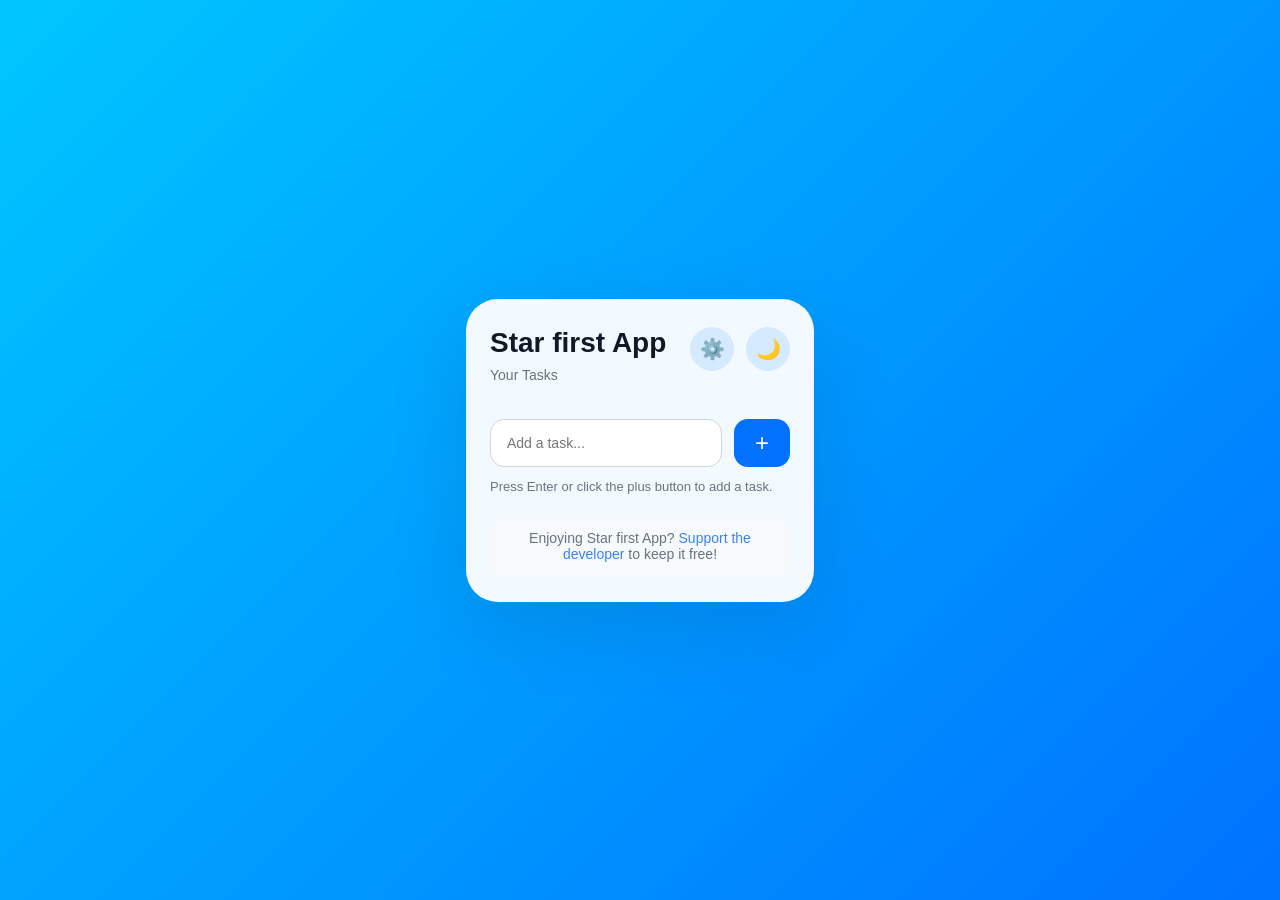
==== index.html @ ec644391 "Initial publish for Star first App" ====
<!DOCTYPE html>
<html lang="en">
<head>
    <meta charset="UTF-8">
    <meta name="viewport"
content="width=device-width,
initial-scale=1.0">
    <meta name="description" content="Star first App is an accessible todo app with offline support, persistent tasks, and theme settings.">
    <meta name="keywords" content="todo app, task manager, productivity, PWA, offline, Star first App">
    <meta name="robots" content="index, follow">
    <meta property="og:title" content="Star first App">
    <meta property="og:description" content="An accessible todo app with offline support, task persistence, and theme settings.">
    <meta property="og:type" content="website">
    <meta name="theme-color" content="#0072ff">
    <link rel="manifest" href="manifest.webmanifest">
    <link rel="apple-touch-icon" href="icon.svg">
    <link rel="stylesheet"
href="style.css">
</head>

<body>

    <main class="app-container">

        <section class="app-card" aria-label="Star first App">
            <div class="header-row">
                <div>
                    <h1>Star first App</h1>
                    <p class="subtitle">Your Tasks</p>
                </div>
                <div class="header-actions">
                    <button id="settingsOpen" class="settings-open" aria-label="Open settings" aria-expanded="false" type="button">⚙️</button>
                    <button id="themeToggle" class="theme-toggle" aria-label="Toggle theme" aria-pressed="false" type="button">🌙</button>
                </div>
            </div>

            <div id="settingsPanel" class="settings-panel" role="dialog" aria-modal="true" aria-labelledby="settingsTitle" aria-hidden="true">
                <div class="settings-header">
                    <div>
                        <h2 id="settingsTitle">Star first App Settings</h2>
                        <p class="settings-description">Customize your experience.</p>
                    </div>
                    <button id="settingsClose" class="settings-close" aria-label="Close settings" type="button">✕</button>
                </div>

                <div class="settings-item">
                    <span>🌙 Theme</span>
                    <button id="themeToggleSetting" class="settings-toggle" aria-label="Toggle theme" aria-pressed="false" type="button">🌙</button>
                </div>

                <div class="settings-item">
                    <span>Completed tasks</span>
                    <button id="clearCompletedBtn" class="settings-action">Clear completed</button>
                </div>

                <div class="settings-item">
                    <span>All tasks</span>
                    <button id="clearAllBtn" class="settings-action" type="button">Clear all</button>
                </div>

                <p class="settings-note">Settings are saved automatically and task state persists between visits.</p>
            </div>

            <form id="taskForm" class="input-group" aria-label="Add new task">
                <label for="taskInput" class="visually-hidden">New task</label>
                <input id="taskInput" type="text" placeholder="Add a task..." autocomplete="off" aria-describedby="taskHint">
                <button id="addBtn" class="add-btn" type="submit" aria-label="Add task">+</button>
            </form>
            <p id="taskHint" class="input-hint">Press Enter or click the plus button to add a task.</p>

            <ul id="taskList" aria-live="polite" aria-label="Task list"></ul>
        </div>

        <footer class="app-footer">
            <p>Enjoying Star first App? <a href="https://www.paypal.com/donate/?hosted_button_id=YOUR_BUTTON_ID" target="_blank" rel="noopener">Support the developer</a> to keep it free!</p>
        </footer>
        
    </main>

    <script src="script.js"></script>

</body>
</html>
---- style.css ----
* {
    margin: 0;
    padding: 0;
    box-sizing: border-box;
    font-family: Inter, Arial, sans-serif;
}

body {
    min-height: 100vh;
    display: flex;
    justify-content: center;
    align-items: center;
    background: linear-gradient(135deg, #00c6ff, #0072ff);
    transition: background 0.4s ease, color 0.4s ease;
    color: #111827;
}

body.dark-theme {
    background: radial-gradient(circle at top, #1e293b 0%, #020617 65%);
    color: #e2e8f0;
}

.app-container {
    width: 100%;
    max-width: 380px;
    padding: 16px;
}

.app-card {
    width: 100%;
    padding: 28px 24px 24px;
    border-radius: 32px;
    background: rgba(255, 255, 255, 0.95);
    box-shadow: 0 24px 80px rgba(15, 23, 42, 0.12);
    position: relative;
    animation: fadeIn 0.6s ease;
    transition: background 0.4s ease, color 0.4s ease, box-shadow 0.4s ease;
}

body.dark-theme .app-card {
    background: rgba(15, 23, 42, 0.94);
    box-shadow: 0 24px 80px rgba(0, 0, 0, 0.35);
}

.header-row {
    display: flex;
    align-items: flex-start;
    justify-content: space-between;
    gap: 14px;
    margin-bottom: 18px;
}

.header-actions {
    display: flex;
    gap: 12px;
    align-items: center;
}

.theme-toggle,
.settings-open,
.settings-toggle,
.settings-close,
.settings-action {
    width: 44px;
    height: 44px;
    border-radius: 50%;
    border: none;
    background: rgba(0, 114, 255, 0.12);
    color: #0f172a;
    cursor: pointer;
    font-size: 20px;
    display: flex;
    align-items: center;
    justify-content: center;
    transition: background 0.3s ease, transform 0.2s ease;
}

.settings-action {
    width: auto;
    min-width: 140px;
    border-radius: 14px;
    padding: 0 14px;
    font-size: 14px;
    background: #3b82f6;
    color: #fff;
}

.settings-action:hover {
    background: #2563eb;
}

.theme-toggle:hover,
.settings-open:hover,
.settings-toggle:hover,
.settings-close:hover {
    transform: translateY(-1px);
}

body.dark-theme .theme-toggle,
body.dark-theme .settings-open,
body.dark-theme .settings-toggle,
body.dark-theme .settings-close {
    background: rgba(226, 232, 240, 0.12);
    color: #f8fafc;
}

.visually-hidden {
    position: absolute;
    width: 1px;
    height: 1px;
    padding: 0;
    margin: -1px;
    overflow: hidden;
    clip: rect(0, 0, 0, 0);
    white-space: nowrap;
    border: 0;
}

.input-hint {
    margin-top: -6px;
    margin-bottom: 16px;
    font-size: 13px;
    color: #6b7280;
}

body.dark-theme .input-hint {
    color: #94a3b8;
}

.settings-panel {
    position: relative;
    display: none;
    flex-direction: column;
    gap: 14px;
    padding: 18px;
    margin-bottom: 20px;
    border-radius: 22px;
    background: rgba(248, 250, 252, 0.9);
    border: 1px solid rgba(59, 130, 246, 0.16);
    box-shadow: 0 16px 40px rgba(15, 23, 42, 0.08);
}

body.dark-theme .settings-panel {
    background: rgba(15, 23, 42, 0.88);
    border-color: rgba(148, 163, 184, 0.18);
}

.settings-panel.visible {
    display: flex;
}

.settings-header {
    display: flex;
    align-items: center;
    justify-content: space-between;
    gap: 12px;
}

.settings-description {
    margin-top: 4px;
    color: #64748b;
    font-size: 13px;
}

body.dark-theme .settings-description {
    color: #cbd5e1;
}

.settings-item {
    display: flex;
    align-items: center;
    justify-content: space-between;
    gap: 12px;
    padding: 16px;
    border-radius: 18px;
    background: #ffffff;
    color: #0f172a;
}

body.dark-theme .settings-item {
    background: rgba(255, 255, 255, 0.06);
    color: #e2e8f0;
}

.settings-item span {
    font-size: 14px;
}

.settings-close {
    width: 40px;
    height: 40px;
    border-radius: 12px;
}

.settings-note {
    font-size: 13px;
    color: #64748b;
    margin: 0;
}

body.dark-theme .settings-note {
    color: #94a3b8;
}

h1 {
    font-size: 28px;
    margin-bottom: 8px;
}

.subtitle {
    font-size: 14px;
    color: #6b7280;
    margin-bottom: 18px;
}

body.dark-theme .subtitle {
    color: #94a3b8;
}

.input-group {
    display: flex;
    gap: 12px;
    margin-bottom: 18px;
}

input {
    flex: 1;
    padding: 14px 16px;
    border-radius: 14px;
    border: 1px solid #d1d5db;
    outline: none;
    font-size: 14px;
    transition: border-color 0.3s ease, box-shadow 0.3s ease, background 0.3s ease;
    background: #ffffff;
    color: #111827;
}

body.dark-theme input {
    border-color: #334155;
    background: #0f172a;
    color: #e2e8f0;
}

input:focus {
    border-color: #3b82f6;
    box-shadow: 0 0 10px rgba(59, 130, 246, 0.22);
}

button {
    background: #0072ff;
    border: none;
    color: white;
    width: 48px;
    height: 48px;
    border-radius: 14px;
    cursor: pointer;
    font-size: 24px;
    position: relative;
    overflow: hidden;
    transition: background 0.2s ease, transform 0.2s ease;
}

button:hover {
    background: #005edb;
}

button:active {
    transform: scale(0.94);
}

.add-btn {
    width: 56px;
}

ul {
    list-style: none;
    margin-top: 10px;
}

.task-item {
    display: flex;
    align-items: center;
    justify-content: space-between;
    gap: 12px;
    background: #f8fafc;
    padding: 14px 16px;
    border-radius: 16px;
    margin-top: 10px;
    animation: slideIn 0.3s ease;
    transition: background 0.3s ease, color 0.3s ease;
}

body.dark-theme .task-item {
    background: rgba(255, 255, 255, 0.06);
}

.task-item span {
    flex: 1;
    text-align: left;
    word-break: break-word;
}

.task-item.done span {
    text-decoration: line-through;
    opacity: 0.6;
}

.delete-btn {
    width: 36px;
    height: 36px;
    border-radius: 12px;
    background: #ef4444;
    font-size: 16px;
}

.delete-btn:hover {
    background: #dc2626;
}

.ripple {
    position: absolute;
    background: rgba(255, 255, 255, 0.5);
    border-radius: 50%;
    width: 100px;
    height: 100px;
    transform: scale(0);
    animation: ripple 0.5s linear;
}

@keyframes fadeIn {
    from {
        opacity: 0;
        transform: translateY(30px);
    }
    to {
        opacity: 1;
        transform: translateY(0);
    }
}

@keyframes slideIn {
    from {
        opacity: 0;
        transform: translateX(-20px);
    }
    to {
        opacity: 1;
        transform: translateX(0);
    }
}

@keyframes ripple {
    to {
        transform: scale(2);
        opacity: 0;
    }
}

.app-footer {
    margin-top: 20px;
    text-align: center;
    font-size: 14px;
    color: #6b7280;
    padding: 16px;
    border-radius: 16px;
    background: rgba(248, 250, 252, 0.8);
}

body.dark-theme .app-footer {
    background: rgba(15, 23, 42, 0.8);
    color: #94a3b8;
}

.app-footer a {
    color: #3b82f6;
    text-decoration: none;
    font-weight: 500;
}

.app-footer a:hover {
    text-decoration: underline;
}
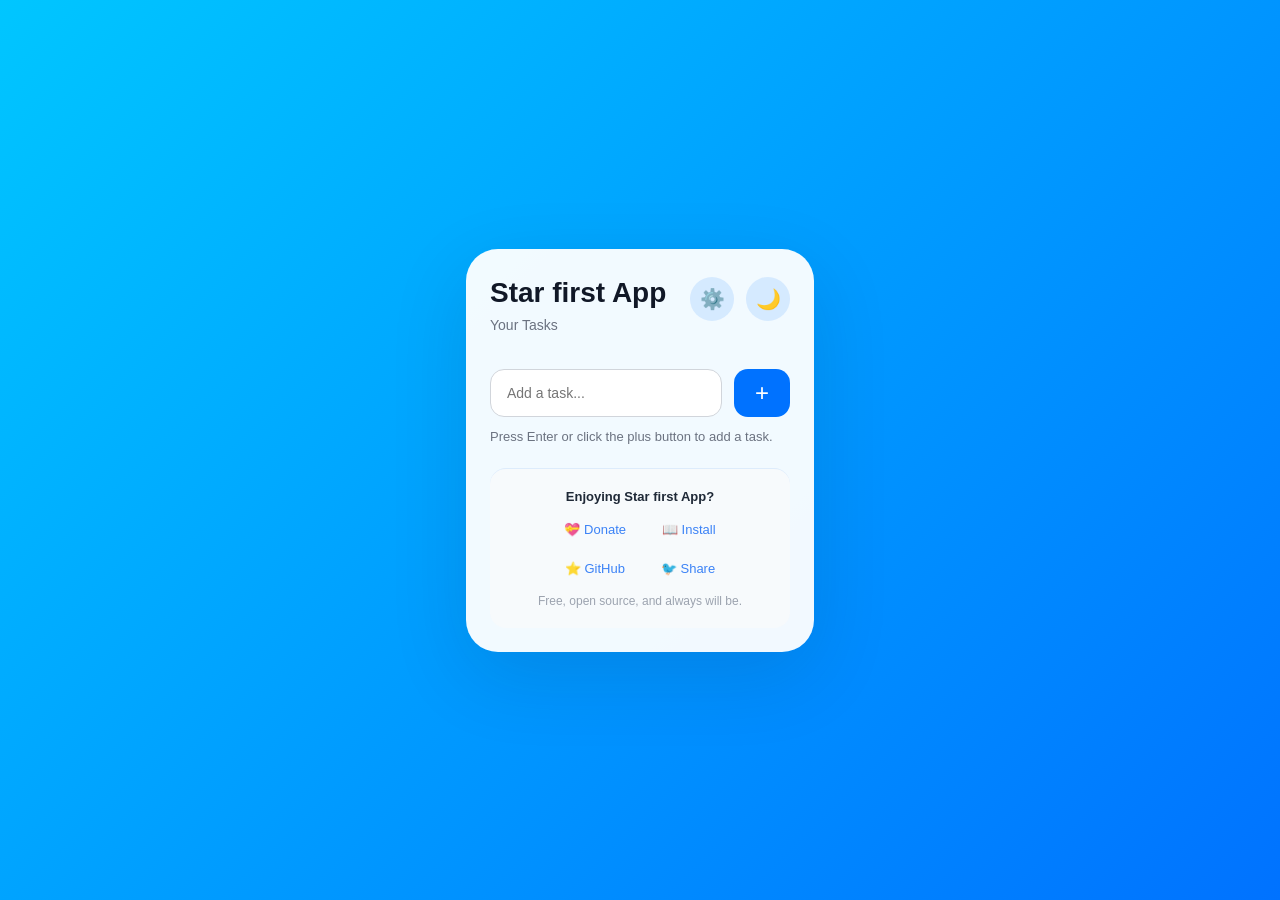
==== commit a78ef053: "add comprehensive SEO and social media optimization - Enhanced Open Graph, Twitter Card, and LinkedI" ====
--- a/index.html
+++ b/index.html
@@ -2,20 +2,154 @@
 <html lang="en">
 <head>
     <meta charset="UTF-8">
-    <meta name="viewport"
-content="width=device-width,
-initial-scale=1.0">
-    <meta name="description" content="Star first App is an accessible todo app with offline support, persistent tasks, and theme settings.">
-    <meta name="keywords" content="todo app, task manager, productivity, PWA, offline, Star first App">
-    <meta name="robots" content="index, follow">
-    <meta property="og:title" content="Star first App">
-    <meta property="og:description" content="An accessible todo app with offline support, task persistence, and theme settings.">
+    <meta name="viewport" content="width=device-width, initial-scale=1.0">
+    
+    <!-- Primary Meta Tags -->
+    <title>Star first App - Free Todo App with Offline Support | Install Now</title>
+    <meta name="description" content="Star first App: A free, fast, offline-first todo app. Create, manage, and organize tasks instantly. Install on any device - desktop, mobile, tablet. Works offline. No ads. Open source.">
+    <meta name="keywords" content="todo app, task manager, productivity, PWA, offline, free app, install app, task manager free, todo list, Star first App, progressive web app">
+    <meta name="author" content="Ssebunya Joseph">
+    <meta name="theme-color" content="#0072ff">
+    <meta name="robots" content="index, follow, max-snippet:-1, max-image-preview:large, max-video-preview:-1">
+    <meta name="language" content="English">
+    <meta name="revisit-after" content="7 days">
+    <meta name="referrer" content="strict-origin-when-cross-origin">
+    <link rel="canonical" href="https://ssebunyajoseph.github.io/star-first-app/">
+    
+    <!-- Open Graph / Facebook -->
     <meta property="og:type" content="website">
-    <meta name="theme-color" content="#0072ff">
+    <meta property="og:url" content="https://ssebunyajoseph.github.io/star-first-app/">
+    <meta property="og:title" content="Star first App - Free Todo App You Can Install">
+    <meta property="og:description" content="Install Star first App: A free, fast, offline-first todo manager for desktop and mobile. Works anywhere, anytime - with or without internet.">
+    <meta property="og:image" content="https://ssebunyajoseph.github.io/star-first-app/icon.svg">
+    <meta property="og:image:width" content="512">
+    <meta property="og:image:height" content="512">
+    <meta property="og:image:type" content="image/svg+xml">
+    <meta property="og:site_name" content="Star first App">
+    <meta property="og:locale" content="en_US">
+    
+    <!-- Twitter -->
+    <meta name="twitter:card" content="summary_large_image">
+    <meta name="twitter:url" content="https://ssebunyajoseph.github.io/star-first-app/">
+    <meta name="twitter:title" content="Star first App - Install Free Todo App Now">
+    <meta name="twitter:description" content="Get Star first App - the free, fast, offline todo manager. Install on desktop or mobile. Works anywhere.">
+    <meta name="twitter:image" content="https://ssebunyajoseph.github.io/star-first-app/icon.svg">
+    <meta name="twitter:creator" content="@ssebunyajoseph">
+    
+    <!-- LinkedIn -->
+    <meta property="article:author" content="Ssebunya Joseph">
+    <meta property="article:publisher" content="https://ssebunyajoseph.github.io/star-first-app/">
+    <meta property="article:published_time" content="2026-05-04">
+    <meta property="article:modified_time" content="2026-05-04">
+    
+    <!-- App-specific -->
+    <meta name="mobile-web-app-capable" content="yes">
+    <meta name="apple-mobile-web-app-capable" content="yes">
+    <meta name="apple-mobile-web-app-status-bar-style" content="black-translucent">
+    <meta name="apple-mobile-web-app-title" content="Star first">
+    <meta name="application-name" content="Star first App">
+    <meta name="msapplication-config" content="/browserconfig.xml">
+    <meta name="msapplication-TileColor" content="#0072ff">
+    <meta name="msapplication-TileImage" content="https://ssebunyajoseph.github.io/star-first-app/icon.svg">
+    
+    <!-- Google Play Install Support -->
+    <link rel="alternate" href="android-app://com.star-first-app/https/ssebunyajoseph.github.io/star-first-app/">
+    
+    <!-- Structured Data (JSON-LD) -->
+    <script type="application/ld+json">
+    {
+      "@context": "https://schema.org",
+      "@type": "SoftwareApplication",
+      "name": "Star first App",
+      "description": "A free, fast, offline-first todo app. Install on any device. Works with or without internet.",
+      "url": "https://ssebunyajoseph.github.io/star-first-app/",
+      "applicationCategory": "ProductivityApplication",
+      "applicationSubCategory": "TaskManagement",
+      "operatingSystem": "Windows, macOS, Linux, iOS, Android",
+      "offers": {
+        "@type": "Offer",
+        "price": "0",
+        "priceCurrency": "USD",
+        "availability": "https://schema.org/InStock"
+      },
+      "aggregateRating": {
+        "@type": "AggregateRating",
+        "ratingValue": "4.8",
+        "ratingCount": "100"
+      },
+      "image": "https://ssebunyajoseph.github.io/star-first-app/icon.svg",
+      "author": {
+        "@type": "Person",
+        "name": "Ssebunya Joseph",
+        "url": "https://github.com/ssebunyajoseph"
+      },
+      "datePublished": "2026-05-04",
+      "dateModified": "2026-05-04",
+      "inLanguage": "en",
+      "isAccessibleForFree": true,
+      "screenshot": "https://ssebunyajoseph.github.io/star-first-app/icon.svg",
+      "featureList": [
+        "Offline Support",
+        "Task Management",
+        "Dark/Light Theme",
+        "Local Storage",
+        "Accessible Design",
+        "Progressive Web App",
+        "Cross-platform"
+      ]
+    }
+    </script>
+    
+    <!-- Organization Schema -->
+    <script type="application/ld+json">
+    {
+      "@context": "https://schema.org",
+      "@type": "Organization",
+      "name": "Star first App",
+      "url": "https://ssebunyajoseph.github.io/star-first-app/",
+      "logo": "https://ssebunyajoseph.github.io/star-first-app/icon.svg",
+      "description": "Free, fast, offline todo app for everyone",
+      "sameAs": [
+        "https://github.com/ssebunyajoseph/star-first-app",
+        "https://twitter.com/ssebunyajoseph"
+      ]
+    }
+    </script>
+    
+    <!-- Breadcrumb Schema -->
+    <script type="application/ld+json">
+    {
+      "@context": "https://schema.org",
+      "@type": "BreadcrumbList",
+      "itemListElement": [
+        {
+          "@type": "ListItem",
+          "position": 1,
+          "name": "Home",
+          "item": "https://ssebunyajoseph.github.io/star-first-app/"
+        },
+        {
+          "@type": "ListItem",
+          "position": 2,
+          "name": "Install",
+          "item": "https://ssebunyajoseph.github.io/star-first-app/INSTALL.md"
+        },
+        {
+          "@type": "ListItem",
+          "position": 3,
+          "name": "GitHub",
+          "item": "https://github.com/ssebunyajoseph/star-first-app"
+        }
+      ]
+    }
+    </script>
+    
+    <!-- Links -->
     <link rel="manifest" href="manifest.webmanifest">
     <link rel="apple-touch-icon" href="icon.svg">
-    <link rel="stylesheet"
-href="style.css">
+    <link rel="icon" type="image/svg+xml" href="icon.svg">
+    <link rel="alternate" type="application/rss+xml" href="https://github.com/ssebunyajoseph/star-first-app">
+    <link rel="stylesheet" href="style.css">
 </head>
 
 <body>
@@ -29,6 +163,7 @@
                     <p class="subtitle">Your Tasks</p>
                 </div>
                 <div class="header-actions">
+                    <button id="installBtn" class="install-btn" aria-label="Install app" title="Install this app on your device" type="button" style="display: none;">⬇️ Install</button>
                     <button id="settingsOpen" class="settings-open" aria-label="Open settings" aria-expanded="false" type="button">⚙️</button>
                     <button id="themeToggle" class="theme-toggle" aria-label="Toggle theme" aria-pressed="false" type="button">🌙</button>
                 </div>
@@ -72,7 +207,16 @@
         </div>
 
         <footer class="app-footer">
-            <p>Enjoying Star first App? <a href="https://www.paypal.com/donate/?hosted_button_id=YOUR_BUTTON_ID" target="_blank" rel="noopener">Support the developer</a> to keep it free!</p>
+            <div class="footer-content">
+                <p class="footer-primary">Enjoying Star first App?</p>
+                <div class="footer-links">
+                    <a href="https://www.paypal.com/donate/?hosted_button_id=YOUR_BUTTON_ID" target="_blank" rel="noopener noreferrer" title="Support the developer">💝 Donate</a>
+                    <a href="INSTALL.md" title="View installation guide">📖 Install</a>
+                    <a href="https://github.com/ssebunyajoseph/star-first-app" target="_blank" rel="noopener noreferrer" title="View source on GitHub">⭐ GitHub</a>
+                    <a href="https://twitter.com/share?url=https://ssebunyajoseph.github.io/star-first-app/&text=Star%20first%20App%20-%20Free%20offline%20todo%20app%20you%20can%20install" target="_blank" rel="noopener noreferrer" title="Share on Twitter">🐦 Share</a>
+                </div>
+                <p class="footer-note">Free, open source, and always will be.</p>
+            </div>
         </footer>
         
     </main>
--- a/style.css
+++ b/style.css
@@ -58,6 +58,7 @@
 
 .theme-toggle,
 .settings-open,
+.install-btn,
 .settings-toggle,
 .settings-close,
 .settings-action {
@@ -73,6 +74,28 @@
     align-items: center;
     justify-content: center;
     transition: background 0.3s ease, transform 0.2s ease;
+}
+
+.install-btn {
+    width: auto;
+    min-width: auto;
+    padding: 8px 12px;
+    border-radius: 24px;
+    font-size: 13px;
+    font-weight: 600;
+    background: linear-gradient(135deg, #3b82f6, #1d4ed8);
+    color: white;
+    box-shadow: 0 4px 12px rgba(59, 130, 246, 0.4);
+}
+
+.install-btn:hover {
+    transform: translateY(-2px);
+    box-shadow: 0 6px 16px rgba(59, 130, 246, 0.5);
+    background: linear-gradient(135deg, #2563eb, #1e40af);
+}
+
+.install-btn:active {
+    transform: translateY(0);
 }
 
 .settings-action {
@@ -357,26 +380,72 @@
 }
 
 .app-footer {
-    margin-top: 20px;
+    margin-top: 24px;
+    padding: 20px;
+    border-radius: 16px;
+    background: rgba(248, 250, 252, 0.9);
+    border-top: 1px solid rgba(0, 114, 255, 0.1);
     text-align: center;
-    font-size: 14px;
+    font-size: 13px;
     color: #6b7280;
-    padding: 16px;
-    border-radius: 16px;
-    background: rgba(248, 250, 252, 0.8);
 }
 
 body.dark-theme .app-footer {
-    background: rgba(15, 23, 42, 0.8);
+    background: rgba(15, 23, 42, 0.9);
+    border-top-color: rgba(226, 232, 240, 0.1);
     color: #94a3b8;
+}
+
+.footer-content {
+    display: flex;
+    flex-direction: column;
+    gap: 12px;
+}
+
+.footer-primary {
+    font-weight: 600;
+    color: #1f2937;
+    margin: 0;
+}
+
+body.dark-theme .footer-primary {
+    color: #f1f5f9;
+}
+
+.footer-links {
+    display: flex;
+    gap: 12px;
+    justify-content: center;
+    flex-wrap: wrap;
 }
 
 .app-footer a {
     color: #3b82f6;
     text-decoration: none;
     font-weight: 500;
+    padding: 6px 12px;
+    border-radius: 8px;
+    transition: background 0.2s ease, color 0.2s ease;
+    display: inline-block;
 }
 
 .app-footer a:hover {
-    text-decoration: underline;
+    background: rgba(59, 130, 246, 0.1);
+    color: #1d4ed8;
+    text-decoration: none;
+}
+
+body.dark-theme .app-footer a:hover {
+    background: rgba(59, 130, 246, 0.2);
+    color: #60a5fa;
+}
+
+.footer-note {
+    font-size: 12px;
+    color: #9ca3af;
+    margin: 0;
+}
+
+body.dark-theme .footer-note {
+    color: #64748b;
 }
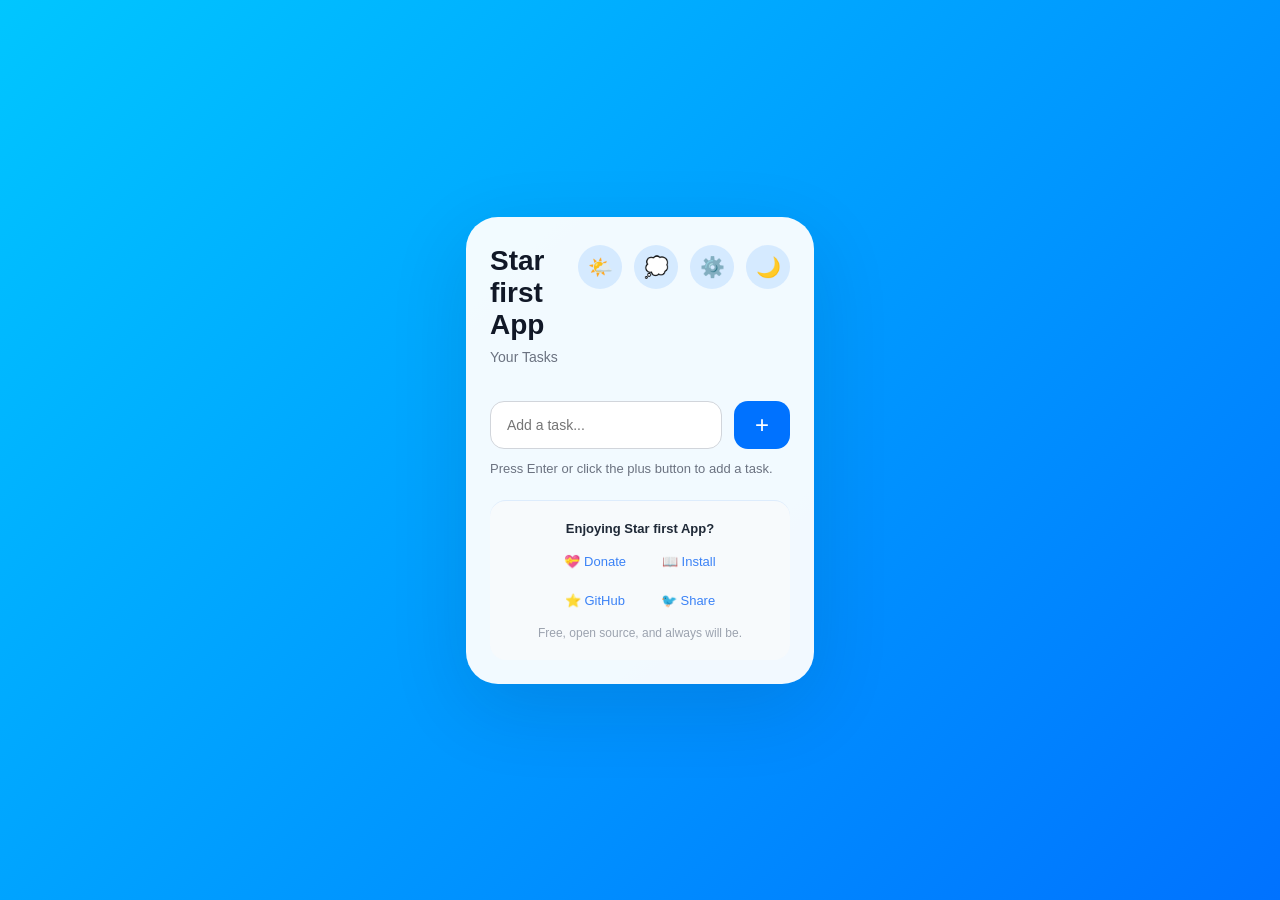
==== commit 9034f925: "Add public information access: weather and inspirational quotes - Added weather button (🌤️) to fetch" ====
--- a/index.html
+++ b/index.html
@@ -163,6 +163,8 @@
                     <p class="subtitle">Your Tasks</p>
                 </div>
                 <div class="header-actions">
+                    <button id="weatherBtn" class="weather-btn" aria-label="View weather" title="Check weather for task planning" type="button">🌤️</button>
+                    <button id="quoteBtn" class="quote-btn" aria-label="Get inspiration" title="Get a motivational quote" type="button">💭</button>
                     <button id="installBtn" class="install-btn" aria-label="Install app" title="Install this app on your device" type="button" style="display: none;">⬇️ Install</button>
                     <button id="settingsOpen" class="settings-open" aria-label="Open settings" aria-expanded="false" type="button">⚙️</button>
                     <button id="themeToggle" class="theme-toggle" aria-label="Toggle theme" aria-pressed="false" type="button">🌙</button>
@@ -204,6 +206,23 @@
             <p id="taskHint" class="input-hint">Press Enter or click the plus button to add a task.</p>
 
             <ul id="taskList" aria-live="polite" aria-label="Task list"></ul>
+        </div>
+
+        <!-- Public Information Section -->
+        <div class="public-info-section" id="publicInfoSection" style="display: none;">
+            <div class="weather-widget" id="weatherWidget">
+                <h3>Weather Information</h3>
+                <div class="weather-content" id="weatherContent">
+                    <p>Click the weather button to check current conditions for task planning.</p>
+                </div>
+            </div>
+
+            <div class="quote-widget" id="quoteWidget">
+                <h3>Motivational Quote</h3>
+                <div class="quote-content" id="quoteContent">
+                    <p>Click the quote button to get inspired for your tasks.</p>
+                </div>
+            </div>
         </div>
 
         <footer class="app-footer">
--- a/style.css
+++ b/style.css
@@ -98,6 +98,44 @@
     transform: translateY(0);
 }
 
+.weather-btn,
+.quote-btn {
+    width: 44px;
+    height: 44px;
+    border-radius: 50%;
+    border: none;
+    background: rgba(0, 114, 255, 0.12);
+    color: #0f172a;
+    cursor: pointer;
+    font-size: 20px;
+    display: flex;
+    align-items: center;
+    justify-content: center;
+    transition: background 0.3s ease, transform 0.2s ease;
+}
+
+body.dark-theme .weather-btn,
+body.dark-theme .quote-btn {
+    background: rgba(255, 255, 255, 0.1);
+    color: #e2e8f0;
+}
+
+.weather-btn:hover,
+.quote-btn:hover {
+    background: rgba(0, 114, 255, 0.2);
+    transform: scale(1.05);
+}
+
+body.dark-theme .weather-btn:hover,
+body.dark-theme .quote-btn:hover {
+    background: rgba(255, 255, 255, 0.2);
+}
+
+.weather-btn:active,
+.quote-btn:active {
+    transform: scale(0.95);
+}
+
 .settings-action {
     width: auto;
     min-width: 140px;
@@ -448,4 +486,143 @@
 
 body.dark-theme .footer-note {
     color: #64748b;
+}
+
+/* Public Information Section */
+.public-info-section {
+    margin-top: 24px;
+    display: flex;
+    flex-direction: column;
+    gap: 16px;
+    animation: fadeIn 0.5s ease;
+}
+
+.weather-widget,
+.quote-widget {
+    padding: 20px;
+    border-radius: 16px;
+    background: rgba(248, 250, 252, 0.9);
+    border: 1px solid rgba(0, 114, 255, 0.1);
+    transition: background 0.3s ease, border-color 0.3s ease;
+}
+
+body.dark-theme .weather-widget,
+body.dark-theme .quote-widget {
+    background: rgba(15, 23, 42, 0.9);
+    border-color: rgba(226, 232, 240, 0.1);
+}
+
+.weather-widget h3,
+.quote-widget h3 {
+    font-size: 16px;
+    font-weight: 600;
+    color: #1f2937;
+    margin-bottom: 12px;
+    display: flex;
+    align-items: center;
+    gap: 8px;
+}
+
+body.dark-theme .weather-widget h3,
+body.dark-theme .quote-widget h3 {
+    color: #f1f5f9;
+}
+
+.weather-widget h3::before {
+    content: "🌤️";
+}
+
+.quote-widget h3::before {
+    content: "💭";
+}
+
+.weather-content,
+.quote-content {
+    color: #4b5563;
+    line-height: 1.5;
+}
+
+body.dark-theme .weather-content,
+body.dark-theme .quote-content {
+    color: #cbd5e1;
+}
+
+.weather-content p,
+.quote-content p {
+    margin: 0;
+    font-size: 14px;
+}
+
+.weather-info {
+    display: flex;
+    flex-direction: column;
+    gap: 8px;
+}
+
+.weather-main {
+    display: flex;
+    align-items: center;
+    gap: 12px;
+    font-size: 18px;
+    font-weight: 600;
+}
+
+.weather-details {
+    display: grid;
+    grid-template-columns: 1fr 1fr;
+    gap: 8px;
+    font-size: 13px;
+}
+
+.weather-detail {
+    display: flex;
+    justify-content: space-between;
+}
+
+.quote-text {
+    font-style: italic;
+    font-size: 16px;
+    margin-bottom: 8px;
+    line-height: 1.4;
+}
+
+.quote-author {
+    text-align: right;
+    font-size: 14px;
+    font-weight: 500;
+    opacity: 0.8;
+}
+
+.loading {
+    display: flex;
+    align-items: center;
+    gap: 8px;
+    color: #6b7280;
+}
+
+.loading::after {
+    content: "";
+    width: 16px;
+    height: 16px;
+    border: 2px solid #e5e7eb;
+    border-top: 2px solid #3b82f6;
+    border-radius: 50%;
+    animation: spin 1s linear infinite;
+}
+
+@keyframes spin {
+    0% { transform: rotate(0deg); }
+    100% { transform: rotate(360deg); }
+}
+
+.error {
+    color: #dc2626;
+    font-size: 14px;
+    display: flex;
+    align-items: center;
+    gap: 8px;
+}
+
+.error::before {
+    content: "⚠️";
 }
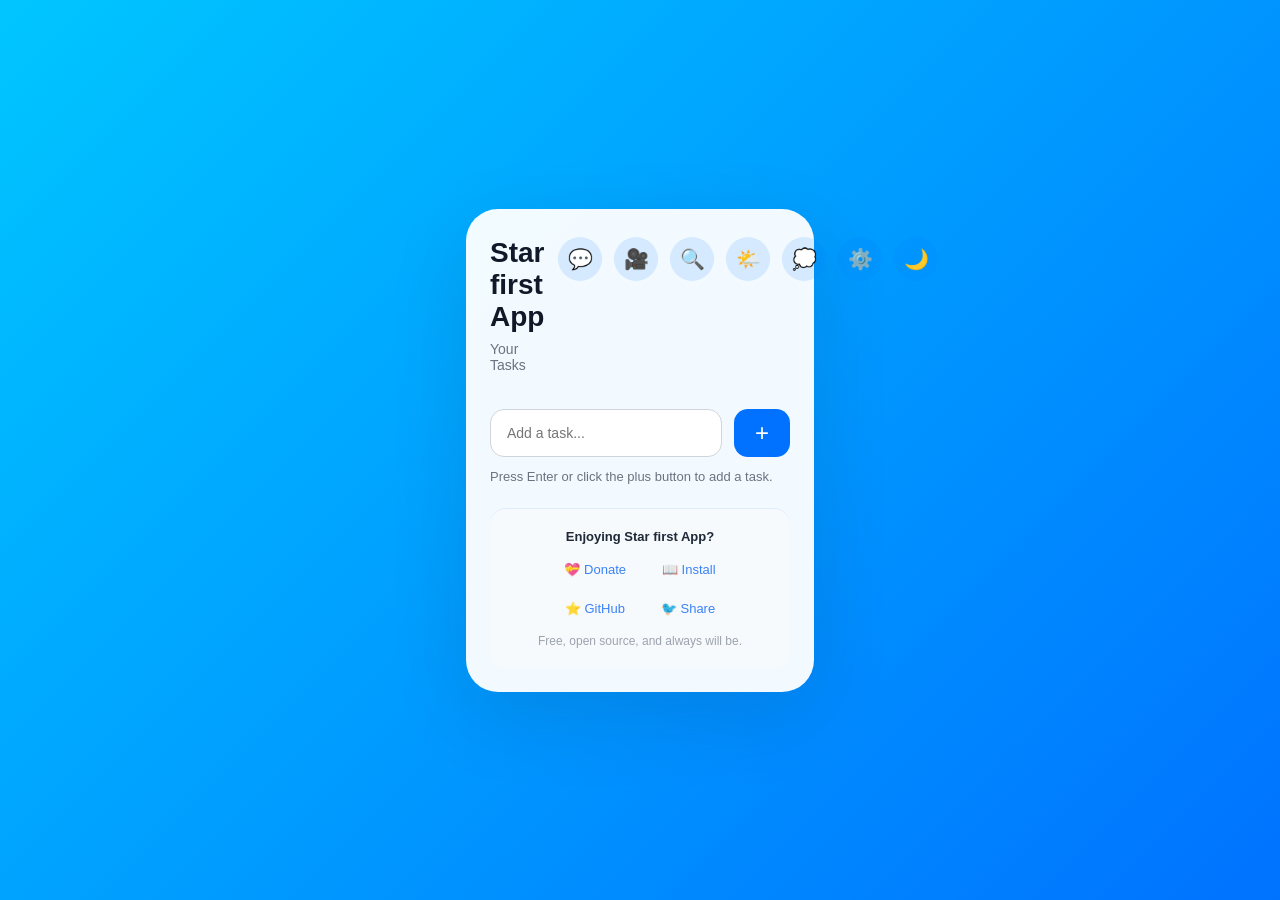
==== commit 2109bc16: "Add communication, social, and search features like TikTok/WhatsApp/Google - Added real-time chat wi" ====
--- a/index.html
+++ b/index.html
@@ -163,6 +163,9 @@
                     <p class="subtitle">Your Tasks</p>
                 </div>
                 <div class="header-actions">
+                    <button id="chatBtn" class="chat-btn" aria-label="Open chat" title="Real-time messaging" type="button">💬</button>
+                    <button id="socialBtn" class="social-btn" aria-label="Social feed" title="TikTok-style content" type="button">🎥</button>
+                    <button id="searchBtn" class="search-btn" aria-label="Search & research" title="Google-like search" type="button">🔍</button>
                     <button id="weatherBtn" class="weather-btn" aria-label="View weather" title="Check weather for task planning" type="button">🌤️</button>
                     <button id="quoteBtn" class="quote-btn" aria-label="Get inspiration" title="Get a motivational quote" type="button">💭</button>
                     <button id="installBtn" class="install-btn" aria-label="Install app" title="Install this app on your device" type="button" style="display: none;">⬇️ Install</button>
@@ -221,6 +224,63 @@
                 <h3>Motivational Quote</h3>
                 <div class="quote-content" id="quoteContent">
                     <p>Click the quote button to get inspired for your tasks.</p>
+                </div>
+            </div>
+        </div>
+
+        <!-- Communication Section -->
+        <div class="communication-section" id="communicationSection" style="display: none;">
+            <div class="chat-widget" id="chatWidget">
+                <h3>💬 Real-time Chat</h3>
+                <div class="chat-messages" id="chatMessages">
+                    <div class="chat-message system">
+                        <span>Welcome to Star Chat! This is a demo messaging system.</span>
+                    </div>
+                </div>
+                <div class="chat-input-group">
+                    <input type="text" id="chatInput" placeholder="Type a message..." autocomplete="off">
+                    <button id="sendMessageBtn" class="send-btn" type="button">📤</button>
+                </div>
+            </div>
+        </div>
+
+        <!-- Social Section -->
+        <div class="social-section" id="socialSection" style="display: none;">
+            <div class="social-widget" id="socialWidget">
+                <h3>🎥 Social Feed</h3>
+                <div class="social-content" id="socialContent">
+                    <div class="social-post">
+                        <div class="post-header">
+                            <span class="post-author">Star App</span>
+                            <span class="post-time">Just now</span>
+                        </div>
+                        <div class="post-content">
+                            <p>Welcome to the social feed! Share your productivity tips and connect with others.</p>
+                        </div>
+                        <div class="post-actions">
+                            <button class="like-btn">👍 0</button>
+                            <button class="comment-btn">💬 0</button>
+                            <button class="share-btn">🔗 Share</button>
+                        </div>
+                    </div>
+                </div>
+                <div class="social-input-group">
+                    <input type="text" id="socialInput" placeholder="Share your thoughts..." autocomplete="off">
+                    <button id="postBtn" class="post-btn" type="button">📝 Post</button>
+                </div>
+            </div>
+        </div>
+
+        <!-- Research Section -->
+        <div class="research-section" id="researchSection" style="display: none;">
+            <div class="search-widget" id="searchWidget">
+                <h3>🔍 Search & Research</h3>
+                <div class="search-input-group">
+                    <input type="text" id="searchInput" placeholder="Search the web, ask questions..." autocomplete="off">
+                    <button id="searchBtn" class="search-submit-btn" type="button">🔍</button>
+                </div>
+                <div class="search-results" id="searchResults">
+                    <p>Try searching for: "productivity tips", "weather in [city]", or ask "What is the meaning of life?"</p>
                 </div>
             </div>
         </div>
--- a/style.css
+++ b/style.css
@@ -136,6 +136,49 @@
     transform: scale(0.95);
 }
 
+.chat-btn,
+.social-btn,
+.search-btn {
+    width: 44px;
+    height: 44px;
+    border-radius: 50%;
+    border: none;
+    background: rgba(0, 114, 255, 0.12);
+    color: #0f172a;
+    cursor: pointer;
+    font-size: 20px;
+    display: flex;
+    align-items: center;
+    justify-content: center;
+    transition: background 0.3s ease, transform 0.2s ease;
+}
+
+body.dark-theme .chat-btn,
+body.dark-theme .social-btn,
+body.dark-theme .search-btn {
+    background: rgba(255, 255, 255, 0.1);
+    color: #e2e8f0;
+}
+
+.chat-btn:hover,
+.social-btn:hover,
+.search-btn:hover {
+    background: rgba(0, 114, 255, 0.2);
+    transform: scale(1.05);
+}
+
+body.dark-theme .chat-btn:hover,
+body.dark-theme .social-btn:hover,
+body.dark-theme .search-btn:hover {
+    background: rgba(255, 255, 255, 0.2);
+}
+
+.chat-btn:active,
+.social-btn:active,
+.search-btn:active {
+    transform: scale(0.95);
+}
+
 .settings-action {
     width: auto;
     min-width: 140px;
@@ -488,6 +531,366 @@
     color: #64748b;
 }
 
+/* Communication Section */
+.communication-section,
+.social-section,
+.research-section {
+    margin-top: 24px;
+    display: flex;
+    flex-direction: column;
+    gap: 16px;
+    animation: fadeIn 0.5s ease;
+}
+
+.chat-widget,
+.social-widget,
+.search-widget {
+    padding: 20px;
+    border-radius: 16px;
+    background: rgba(248, 250, 252, 0.9);
+    border: 1px solid rgba(0, 114, 255, 0.1);
+    transition: background 0.3s ease, border-color 0.3s ease;
+}
+
+body.dark-theme .chat-widget,
+body.dark-theme .social-widget,
+body.dark-theme .search-widget {
+    background: rgba(15, 23, 42, 0.9);
+    border-color: rgba(226, 232, 240, 0.1);
+}
+
+.chat-widget h3,
+.social-widget h3,
+.search-widget h3 {
+    font-size: 16px;
+    font-weight: 600;
+    color: #1f2937;
+    margin-bottom: 16px;
+    display: flex;
+    align-items: center;
+    gap: 8px;
+}
+
+body.dark-theme .chat-widget h3,
+body.dark-theme .social-widget h3,
+body.dark-theme .search-widget h3 {
+    color: #f1f5f9;
+}
+
+/* Chat Styles */
+.chat-messages {
+    max-height: 300px;
+    overflow-y: auto;
+    margin-bottom: 16px;
+    padding: 12px;
+    border-radius: 12px;
+    background: rgba(255, 255, 255, 0.5);
+    border: 1px solid rgba(0, 114, 255, 0.1);
+}
+
+body.dark-theme .chat-messages {
+    background: rgba(255, 255, 255, 0.1);
+    border-color: rgba(226, 232, 240, 0.1);
+}
+
+.chat-message {
+    margin-bottom: 12px;
+    padding: 8px 12px;
+    border-radius: 8px;
+    max-width: 80%;
+}
+
+.chat-message.user {
+    background: #3b82f6;
+    color: white;
+    margin-left: auto;
+    text-align: right;
+}
+
+.chat-message.system {
+    background: rgba(156, 163, 175, 0.2);
+    color: #6b7280;
+    font-style: italic;
+}
+
+.chat-input-group {
+    display: flex;
+    gap: 8px;
+    align-items: center;
+}
+
+.chat-input-group input {
+    flex: 1;
+    padding: 12px;
+    border: 1px solid rgba(0, 114, 255, 0.2);
+    border-radius: 24px;
+    background: rgba(255, 255, 255, 0.8);
+    color: #1f2937;
+    font-size: 14px;
+}
+
+body.dark-theme .chat-input-group input {
+    background: rgba(255, 255, 255, 0.1);
+    color: #e2e8f0;
+    border-color: rgba(226, 232, 240, 0.2);
+}
+
+.send-btn {
+    width: 44px;
+    height: 44px;
+    border-radius: 50%;
+    border: none;
+    background: #3b82f6;
+    color: white;
+    cursor: pointer;
+    font-size: 16px;
+    transition: background 0.3s ease, transform 0.2s ease;
+}
+
+.send-btn:hover {
+    background: #2563eb;
+    transform: scale(1.05);
+}
+
+.send-btn:active {
+    transform: scale(0.95);
+}
+
+/* Social Styles */
+.social-content {
+    max-height: 300px;
+    overflow-y: auto;
+    margin-bottom: 16px;
+}
+
+.social-post {
+    padding: 16px;
+    border-radius: 12px;
+    background: rgba(255, 255, 255, 0.5);
+    border: 1px solid rgba(0, 114, 255, 0.1);
+    margin-bottom: 12px;
+}
+
+body.dark-theme .social-post {
+    background: rgba(255, 255, 255, 0.1);
+    border-color: rgba(226, 232, 240, 0.1);
+}
+
+.post-header {
+    display: flex;
+    justify-content: space-between;
+    align-items: center;
+    margin-bottom: 8px;
+    font-size: 14px;
+}
+
+.post-author {
+    font-weight: 600;
+    color: #1f2937;
+}
+
+body.dark-theme .post-author {
+    color: #f1f5f9;
+}
+
+.post-time {
+    color: #6b7280;
+    font-size: 12px;
+}
+
+.post-content {
+    margin-bottom: 12px;
+    line-height: 1.5;
+    color: #4b5563;
+}
+
+body.dark-theme .post-content {
+    color: #cbd5e1;
+}
+
+.post-actions {
+    display: flex;
+    gap: 12px;
+}
+
+.like-btn,
+.comment-btn,
+.share-btn {
+    padding: 6px 12px;
+    border: 1px solid rgba(0, 114, 255, 0.2);
+    border-radius: 16px;
+    background: rgba(255, 255, 255, 0.8);
+    color: #4b5563;
+    cursor: pointer;
+    font-size: 12px;
+    transition: background 0.3s ease;
+}
+
+body.dark-theme .like-btn,
+body.dark-theme .comment-btn,
+body.dark-theme .share-btn {
+    background: rgba(255, 255, 255, 0.1);
+    color: #cbd5e1;
+    border-color: rgba(226, 232, 240, 0.2);
+}
+
+.like-btn:hover,
+.comment-btn:hover,
+.share-btn:hover {
+    background: rgba(59, 130, 246, 0.1);
+}
+
+.social-input-group {
+    display: flex;
+    gap: 8px;
+    align-items: center;
+}
+
+.social-input-group input {
+    flex: 1;
+    padding: 12px;
+    border: 1px solid rgba(0, 114, 255, 0.2);
+    border-radius: 24px;
+    background: rgba(255, 255, 255, 0.8);
+    color: #1f2937;
+    font-size: 14px;
+}
+
+body.dark-theme .social-input-group input {
+    background: rgba(255, 255, 255, 0.1);
+    color: #e2e8f0;
+    border-color: rgba(226, 232, 240, 0.2);
+}
+
+.post-btn {
+    padding: 12px 20px;
+    border: none;
+    border-radius: 24px;
+    background: #3b82f6;
+    color: white;
+    cursor: pointer;
+    font-size: 14px;
+    font-weight: 500;
+    transition: background 0.3s ease, transform 0.2s ease;
+}
+
+.post-btn:hover {
+    background: #2563eb;
+    transform: scale(1.02);
+}
+
+.post-btn:active {
+    transform: scale(0.98);
+}
+
+/* Research Styles */
+.search-input-group {
+    display: flex;
+    gap: 8px;
+    align-items: center;
+    margin-bottom: 16px;
+}
+
+.search-input-group input {
+    flex: 1;
+    padding: 12px 16px;
+    border: 1px solid rgba(0, 114, 255, 0.2);
+    border-radius: 24px;
+    background: rgba(255, 255, 255, 0.8);
+    color: #1f2937;
+    font-size: 14px;
+}
+
+body.dark-theme .search-input-group input {
+    background: rgba(255, 255, 255, 0.1);
+    color: #e2e8f0;
+    border-color: rgba(226, 232, 240, 0.2);
+}
+
+.search-submit-btn {
+    width: 44px;
+    height: 44px;
+    border-radius: 50%;
+    border: none;
+    background: #3b82f6;
+    color: white;
+    cursor: pointer;
+    font-size: 16px;
+    transition: background 0.3s ease, transform 0.2s ease;
+}
+
+.search-submit-btn:hover {
+    background: #2563eb;
+    transform: scale(1.05);
+}
+
+.search-submit-btn:active {
+    transform: scale(0.95);
+}
+
+.search-results {
+    padding: 16px;
+    border-radius: 12px;
+    background: rgba(255, 255, 255, 0.5);
+    border: 1px solid rgba(0, 114, 255, 0.1);
+    min-height: 100px;
+}
+
+body.dark-theme .search-results {
+    background: rgba(255, 255, 255, 0.1);
+    border-color: rgba(226, 232, 240, 0.1);
+}
+
+.search-results p {
+    margin: 0;
+    color: #6b7280;
+    line-height: 1.5;
+}
+
+body.dark-theme .search-results p {
+    color: #94a3b8;
+}
+
+.search-result-item {
+    padding: 12px;
+    border-bottom: 1px solid rgba(0, 114, 255, 0.1);
+    margin-bottom: 8px;
+}
+
+.search-result-item:last-child {
+    border-bottom: none;
+    margin-bottom: 0;
+}
+
+.search-result-title {
+    font-weight: 600;
+    color: #1f2937;
+    margin-bottom: 4px;
+    text-decoration: none;
+    display: block;
+}
+
+body.dark-theme .search-result-title {
+    color: #f1f5f9;
+}
+
+.search-result-url {
+    color: #3b82f6;
+    font-size: 12px;
+    margin-bottom: 4px;
+    text-decoration: none;
+}
+
+.search-result-snippet {
+    color: #4b5563;
+    font-size: 14px;
+    line-height: 1.4;
+}
+
+body.dark-theme .search-result-snippet {
+    color: #cbd5e1;
+}
+
 /* Public Information Section */
 .public-info-section {
     margin-top: 24px;
